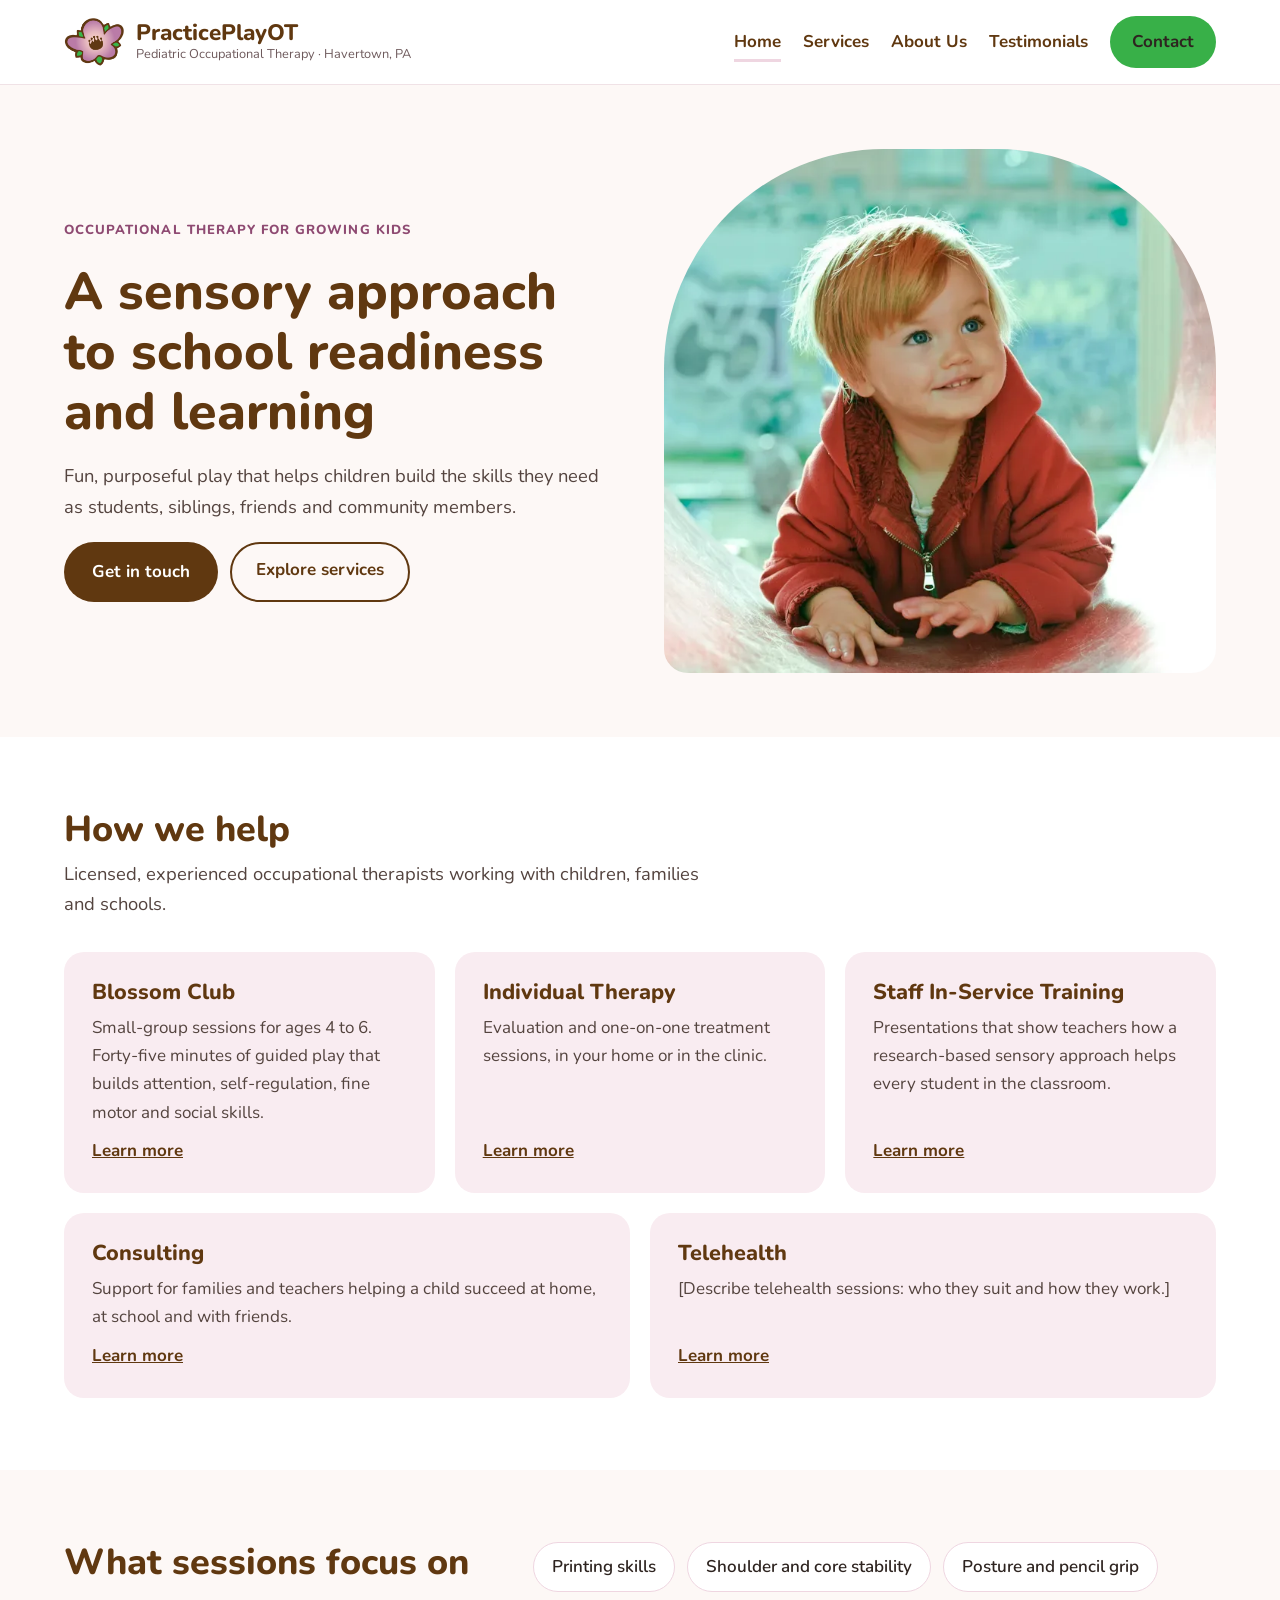
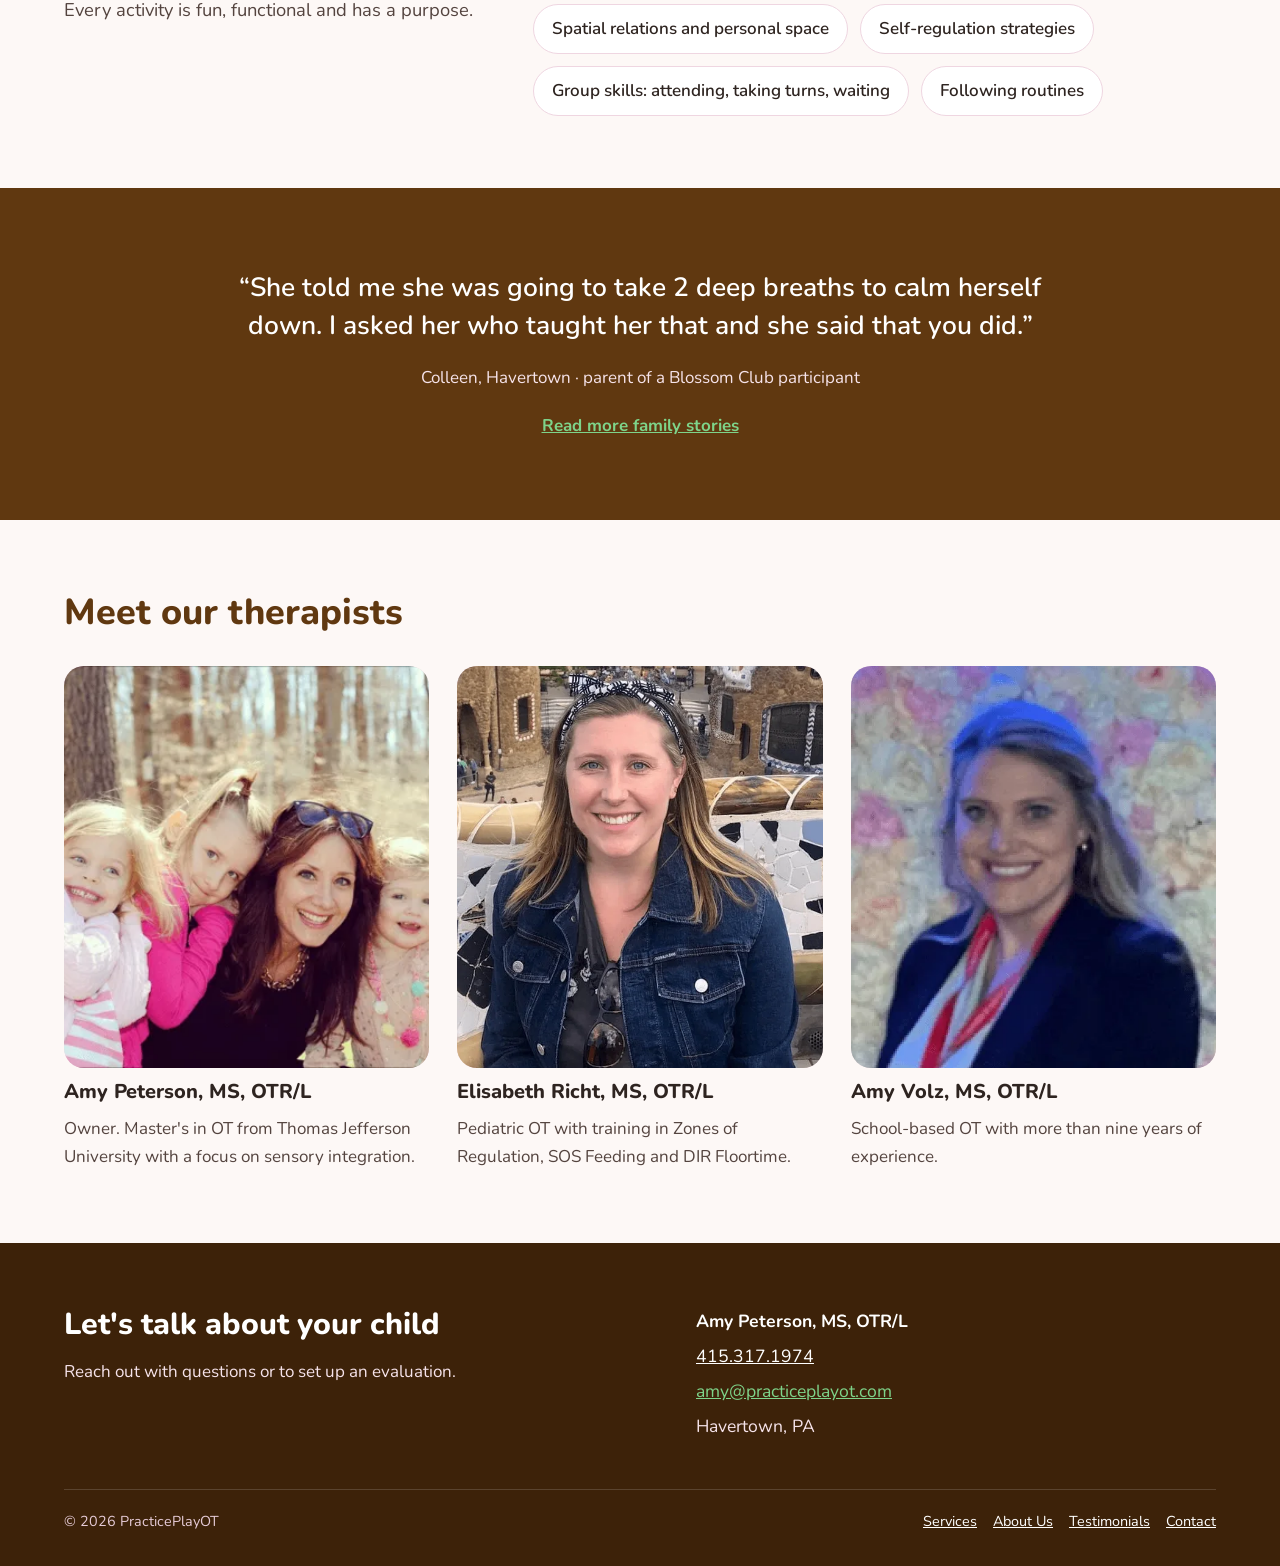
==== index.html @ ea1d528f "Build Soft Petal site: home, services, about, testimonials, contact Plain HTML/CSS for GitHub Pages," ====
<!doctype html>
<html lang="en">
<head>
<meta charset="utf-8">
<meta name="viewport" content="width=device-width, initial-scale=1">
<title>PracticePlayOT · Pediatric Occupational Therapy in Havertown, PA</title>
<meta name="description" content="PracticePlayOT offers pediatric occupational therapy in Havertown, PA: individual therapy, Blossom Club small groups, consulting and staff in-service training.">
<meta property="og:title" content="PracticePlayOT · Pediatric Occupational Therapy in Havertown, PA">
<meta property="og:description" content="PracticePlayOT offers pediatric occupational therapy in Havertown, PA: individual therapy, Blossom Club small groups, consulting and staff in-service training.">
<meta property="og:type" content="website">
<meta property="og:image" content="assets/img/hero.webp">
<link rel="icon" type="image/png" href="assets/img/favicon.png">
<link rel="apple-touch-icon" href="assets/img/apple-touch-icon.png">
<link rel="preconnect" href="https://fonts.googleapis.com">
<link rel="preconnect" href="https://fonts.gstatic.com" crossorigin>
<link href="https://fonts.googleapis.com/css2?family=Nunito:wght@400;600;700;800&display=swap" rel="stylesheet">
<link rel="stylesheet" href="css/styles.css">
</head>
<body>
<a class="skip-link" href="#main">Skip to content</a>
<header class="site-header">
<div class="container">
<a class="brand" href="index.html">
<img src="assets/img/logo.png" alt="" width="60" height="48">
<span><span class="brand-name">PracticePlayOT</span><span class="brand-tag">Pediatric Occupational Therapy · Havertown, PA</span></span>
</a>
<nav class="site-nav" aria-label="Main">
<ul>
<li><a href="index.html" aria-current="page">Home</a></li>
<li><a href="services.html">Services</a></li>
<li><a href="about.html">About Us</a></li>
<li><a href="testimonials.html">Testimonials</a></li>
<li><a class="btn btn--green" href="contact.html">Contact</a></li>
</ul>
</nav>
</div>
</header>
<main id="main">

<section class="hero">
<div class="container">
<div class="hero-text">
<span class="eyebrow">Occupational therapy for growing kids</span>
<h1>A sensory approach to school readiness and learning</h1>
<p class="lead">Fun, purposeful play that helps children build the skills they need as students, siblings, friends and community members.</p>
<div class="btn-row">
<a class="btn btn--brown" href="contact.html">Get in touch</a>
<a class="btn btn--outline" href="services.html">Explore services</a>
</div>
</div>
<figure class="hero-photo"><img src="assets/img/hero.webp" alt="A smiling toddler crawling through a play tunnel" width="1037" height="691"></figure>
</div>
</section>

<section class="section section--white">
<div class="container stack" style="gap: 32px">
<div class="stack" style="gap: 8px">
<h2>How we help</h2>
<p class="lead">Licensed, experienced occupational therapists working with children, families and schools.</p>
</div>
<div class="cards">
<article class="card">
<h3>Blossom Club</h3>
<p>Small-group sessions for ages 4 to 6. Forty-five minutes of guided play that builds attention, self-regulation, fine motor and social skills.</p>
<a href="services.html#blossom-club">Learn more<span class="visually-hidden"> about Blossom Club</span></a>
</article>
<article class="card">
<h3>Individual Therapy</h3>
<p>Evaluation and one-on-one treatment sessions, in your home or in the clinic.</p>
<a href="services.html#individual-therapy">Learn more<span class="visually-hidden"> about Individual Therapy</span></a>
</article>
<article class="card">
<h3>Staff In-Service Training</h3>
<p>Presentations that show teachers how a research-based sensory approach helps every student in the classroom.</p>
<a href="services.html#in-service">Learn more<span class="visually-hidden"> about Staff In-Service Training</span></a>
</article>
<article class="card">
<h3>Consulting</h3>
<p>Support for families and teachers helping a child succeed at home, at school and with friends.</p>
<a href="services.html#consulting">Learn more<span class="visually-hidden"> about Consulting</span></a>
</article>
<article class="card">
<h3>Telehealth</h3>
<p>[Describe telehealth sessions: who they suit and how they work.]</p>
<a href="services.html#telehealth">Learn more<span class="visually-hidden"> about Telehealth</span></a>
</article>
</div>
</div>
</section>

<section class="section">
<div class="container split">
<div class="stack" style="gap: 12px">
<h2>What sessions focus on</h2>
<p class="lead">Every activity is fun, functional and has a purpose.</p>
</div>
<ul class="chips">
<li>Printing skills</li>
<li>Shoulder and core stability</li>
<li>Posture and pencil grip</li>
<li>Spatial relations and personal space</li>
<li>Self-regulation strategies</li>
<li>Group skills: attending, taking turns, waiting</li>
<li>Following routines</li>
</ul>
</div>
</section>

<section class="quote-band" aria-label="What families say">
<figure>
<blockquote>“She told me she was going to take 2 deep breaths to calm herself down. I asked her who taught her that and she said that you did.”</blockquote>
<figcaption>Colleen, Havertown · parent of a Blossom Club participant</figcaption>
<a href="testimonials.html">Read more family stories</a>
</figure>
</section>

<section class="section">
<div class="container stack" style="gap: 32px">
<h2>Meet our therapists</h2>
<div class="team">
<a class="person" href="about.html#amy-peterson" style="text-decoration: none">
<img src="assets/img/amy-peterson.webp" alt="Amy Peterson" width="360" height="360" loading="lazy">
<h3>Amy Peterson, MS, OTR/L</h3>
<p>Owner. Master's in OT from Thomas Jefferson University with a focus on sensory integration.</p>
</a>
<a class="person" href="about.html#elisabeth-richt" style="text-decoration: none">
<img src="assets/img/elisabeth-richt.webp" alt="Elisabeth Richt" width="600" height="706" loading="lazy">
<h3>Elisabeth Richt, MS, OTR/L</h3>
<p>Pediatric OT with training in Zones of Regulation, SOS Feeding and DIR Floortime.</p>
</a>
<a class="person" href="about.html#amy-volz" style="text-decoration: none">
<img src="assets/img/amy-volz.webp" alt="Amy Volz" width="414" height="656" loading="lazy">
<h3>Amy Volz, MS, OTR/L</h3>
<p>School-based OT with more than nine years of experience.</p>
</a>
</div>
</div>
</section>

</main>
<footer class="site-footer">
<div class="container">
<div class="footer-top">
<div class="stack" style="flex: 1 1 360px">
<h2>Let's talk about your child</h2>
<p>Reach out with questions or to set up an evaluation.</p>
</div>
<div class="footer-contact" style="flex: 1 1 280px">
<strong>Amy Peterson, MS, OTR/L</strong>
<a href="tel:+14153171974">415.317.1974</a>
<a class="accent" href="mailto:amy@practiceplayot.com">amy@practiceplayot.com</a>
<span style="color: var(--on-dark)">Havertown, PA</span>
</div>
</div>
<div class="footer-bottom">
<span>© 2026 PracticePlayOT</span>
<ul>
<li><a href="services.html">Services</a></li>
<li><a href="about.html">About Us</a></li>
<li><a href="testimonials.html">Testimonials</a></li>
<li><a href="contact.html">Contact</a></li>
</ul>
</div>
</div>
</footer>
</body>
</html>
---- css/styles.css ----
/* PracticePlayOT — "Soft Petal" theme. Colors come from the logo. */
:root {
  --brown: #603810;
  --brown-dark: #3D2209;
  --ink: #2E2420;
  --muted: #54443F;
  --muted-2: #6E5A5C;
  --mauve: #8E4A72;
  --bg: #FDF8F6;
  --card: #F9ECF1;
  --petal: #EFD6E1;
  --line: #F0E2E6;
  --on-dark: #F6E3EA;
  --green: #38B048;
  --green-light: #7ED48A;
  --radius: 20px;
  --max: 1200px;
}

*, *::before, *::after { box-sizing: border-box; }

html { scroll-behavior: smooth; }

body {
  margin: 0;
  font-family: "Nunito", system-ui, -apple-system, "Segoe UI", sans-serif;
  font-size: 17px;
  line-height: 1.65;
  color: var(--ink);
  background: var(--bg);
}

img { max-width: 100%; height: auto; display: block; }

a { color: var(--brown); }
a:hover { color: var(--brown-dark); }
:focus-visible { outline: 3px solid var(--mauve); outline-offset: 3px; border-radius: 4px; }

h1, h2, h3 { color: var(--brown); line-height: 1.15; margin: 0; font-weight: 800; }
h1 { font-size: clamp(2.2rem, 5vw, 3.25rem); }
h2 { font-size: clamp(1.75rem, 3.4vw, 2.25rem); }
h3 { font-size: 1.35rem; }
p { margin: 0; }

.container { max-width: var(--max); margin: 0 auto; padding: 0 24px; }
.section { padding: 72px 0; }
.section--white { background: #fff; }
.stack { display: flex; flex-direction: column; gap: 16px; }
.lead { font-size: 1.15rem; color: var(--muted); max-width: 640px; }
.muted { color: var(--muted); }
.eyebrow {
  font-size: 0.82rem; font-weight: 800; letter-spacing: 0.08em;
  text-transform: uppercase; color: var(--mauve);
}

.visually-hidden {
  position: absolute; width: 1px; height: 1px; padding: 0; margin: -1px;
  overflow: hidden; clip: rect(0 0 0 0); white-space: nowrap; border: 0;
}

.skip-link {
  position: absolute; left: -9999px; top: 8px;
  background: var(--brown); color: #fff; padding: 8px 16px; border-radius: 8px; z-index: 10;
}
.skip-link:focus { left: 8px; color: #fff; }

/* Header */
.site-header { background: #fff; border-bottom: 1px solid var(--line); }
.site-header .container {
  display: flex; flex-wrap: wrap; align-items: center; justify-content: space-between;
  gap: 16px; padding-top: 16px; padding-bottom: 16px;
}
.brand { display: flex; align-items: center; gap: 12px; text-decoration: none; }
.brand img { width: 60px; }
.brand-name { display: block; font-size: 1.4rem; font-weight: 800; color: var(--brown); line-height: 1.1; }
.brand-tag { display: block; font-size: 0.8rem; color: var(--muted-2); line-height: 1.3; }
.site-nav ul {
  list-style: none; margin: 0; padding: 0;
  display: flex; flex-wrap: wrap; align-items: center; gap: 6px 22px;
  font-weight: 700;
}
.site-nav a { text-decoration: none; padding: 6px 0; }
.site-nav a[aria-current="page"] { border-bottom: 3px solid var(--petal); }
.site-nav a.btn { padding: 10px 20px; }

/* Buttons */
.btn {
  display: inline-block; text-decoration: none; font-weight: 700;
  padding: 14px 26px; border-radius: 999px; border: 2px solid transparent;
  min-height: 44px;
}
.btn--brown { background: var(--brown); color: #fff; }
.btn--brown:hover { background: var(--brown-dark); color: #fff; }
.btn--outline { border-color: var(--brown); color: var(--brown); padding: 12px 24px; }
.btn--outline:hover { background: var(--card); }
.btn--green { background: var(--green); color: var(--ink); }
.btn--green:hover { background: var(--brown); color: #fff; }
.btn-row { display: flex; flex-wrap: wrap; gap: 12px; }

/* Hero */
.hero { padding: 64px 0; }
.hero .container { display: flex; flex-wrap: wrap; align-items: center; gap: 48px; }
.hero-text { flex: 1 1 440px; min-width: 0; display: flex; flex-direction: column; gap: 20px; }
.hero-photo {
  flex: 1 1 440px; min-width: 0; margin: 0;
  border-radius: 220px 220px 24px 24px; overflow: hidden; background: var(--petal);
  aspect-ratio: 1 / 0.95;
}
.hero-photo img { width: 100%; height: 100%; object-fit: cover; }

/* Page title band (inner pages) */
.page-head { padding: 56px 0 40px; }
.page-head .container { display: flex; flex-direction: column; gap: 12px; }

/* Cards */
.cards { display: flex; flex-wrap: wrap; gap: 20px; }
.card {
  flex: 1 1 320px; background: var(--card); border-radius: var(--radius);
  padding: 28px; display: flex; flex-direction: column; gap: 10px;
}
.card p { color: var(--muted); }
.card a { font-weight: 700; margin-top: auto; }

/* Focus chips */
.split { display: flex; flex-wrap: wrap; gap: 48px; align-items: flex-start; }
.split > :first-child { flex: 1 1 340px; min-width: 0; }
.split > :last-child { flex: 2 1 520px; min-width: 0; }
.chips { list-style: none; margin: 0; padding: 0; display: flex; flex-wrap: wrap; gap: 12px; }
.chips li {
  background: #fff; border: 1px solid var(--petal); border-radius: 999px;
  padding: 10px 18px; font-weight: 600;
}

/* Quote band */
.quote-band { background: var(--brown); color: #fff; padding: 80px 0; }
.quote-band figure {
  max-width: 860px; margin: 0 auto; padding: 0 24px;
  display: flex; flex-direction: column; gap: 20px; text-align: center;
}
.quote-band blockquote { margin: 0; font-size: clamp(1.3rem, 2.6vw, 1.65rem); line-height: 1.45; font-weight: 600; }
.quote-band figcaption { color: var(--on-dark); }
.quote-band a { color: var(--green-light); font-weight: 700; align-self: center; }
.quote-band a:hover { color: #fff; }

/* Team */
.team { display: flex; flex-wrap: wrap; gap: 28px; }
.person { flex: 1 1 300px; min-width: 0; display: flex; flex-direction: column; gap: 12px; }
.person img { width: 100%; aspect-ratio: 4 / 4.4; object-fit: cover; object-position: top; border-radius: var(--radius); background: var(--petal); }
.person h3 { color: var(--ink); font-size: 1.25rem; }
.person p { color: var(--muted); }

/* Bios (About page) */
.bio { display: flex; flex-wrap: wrap; gap: 36px; align-items: flex-start; padding: 40px 0; border-top: 1px solid var(--line); }
.bio:first-of-type { border-top: 0; }
.bio img { flex: 0 1 280px; width: 280px; aspect-ratio: 4 / 4.6; object-fit: cover; object-position: top; border-radius: var(--radius); }
.bio-text { flex: 1 1 420px; min-width: 0; display: flex; flex-direction: column; gap: 14px; }
.bio-role { color: var(--mauve); font-weight: 700; }

/* Service sections */
.service { padding: 48px 0; border-top: 1px solid var(--line); scroll-margin-top: 16px; }
.service:first-of-type { border-top: 0; }
.service .container { display: flex; flex-wrap: wrap; gap: 40px; align-items: flex-start; }
.service-text { flex: 2 1 480px; min-width: 0; display: flex; flex-direction: column; gap: 14px; }
.service-aside { flex: 1 1 280px; min-width: 0; }
.service-aside img { border-radius: var(--radius); }
.tag { display: inline-block; background: var(--card); color: var(--brown); font-weight: 700; font-size: 0.85rem; padding: 4px 12px; border-radius: 999px; }
.todo { background: #FFF6D6; border: 1px dashed #B88A00; color: #5C4500; padding: 12px 16px; border-radius: 12px; }

/* Testimonials */
.quotes { display: grid; grid-template-columns: repeat(auto-fill, minmax(min(100%, 460px), 1fr)); gap: 24px; }
.quote {
  margin: 0; background: #fff; border: 1px solid var(--line); border-radius: var(--radius);
  padding: 28px; display: flex; flex-direction: column; gap: 14px;
}
.quote blockquote { margin: 0; color: var(--ink); }
.quote blockquote p + p { margin-top: 10px; }
.quote figcaption { font-weight: 800; color: var(--brown); }
.quote figcaption span { display: block; font-weight: 600; color: var(--muted-2); font-size: 0.92rem; }
.quote--small { background: var(--card); border: 0; }

/* Contact */
.contact-card {
  background: #fff; border: 1px solid var(--line); border-radius: var(--radius);
  padding: 32px; display: flex; flex-direction: column; gap: 10px; max-width: 520px;
  font-size: 1.1rem;
}
.contact-card dt { font-weight: 800; color: var(--brown); margin-top: 8px; }
.contact-card dd { margin: 0; }

/* Footer */
.site-footer { background: var(--brown-dark); color: #fff; padding: 64px 0 32px; }
.site-footer .footer-top { display: flex; flex-wrap: wrap; justify-content: space-between; gap: 32px; }
.site-footer h2 { color: #fff; font-size: 1.9rem; }
.site-footer p { color: var(--on-dark); }
.site-footer a { color: #fff; }
.site-footer a.accent { color: var(--green-light); }
.footer-contact { display: flex; flex-direction: column; gap: 6px; font-size: 1.1rem; }
.footer-bottom {
  margin-top: 48px; padding-top: 20px; border-top: 1px solid rgba(255,255,255,0.15);
  display: flex; flex-wrap: wrap; justify-content: space-between; gap: 12px;
  font-size: 0.9rem; color: #E6CBD7;
}
.footer-bottom ul { list-style: none; margin: 0; padding: 0; display: flex; flex-wrap: wrap; gap: 16px; }

@media (max-width: 640px) {
  body { font-size: 16px; }
  .section { padding: 56px 0; }
  .hero { padding: 40px 0; }
  .hero-photo { border-radius: 160px 160px 20px 20px; }
  .bio img { width: 100%; flex-basis: 100%; }
}
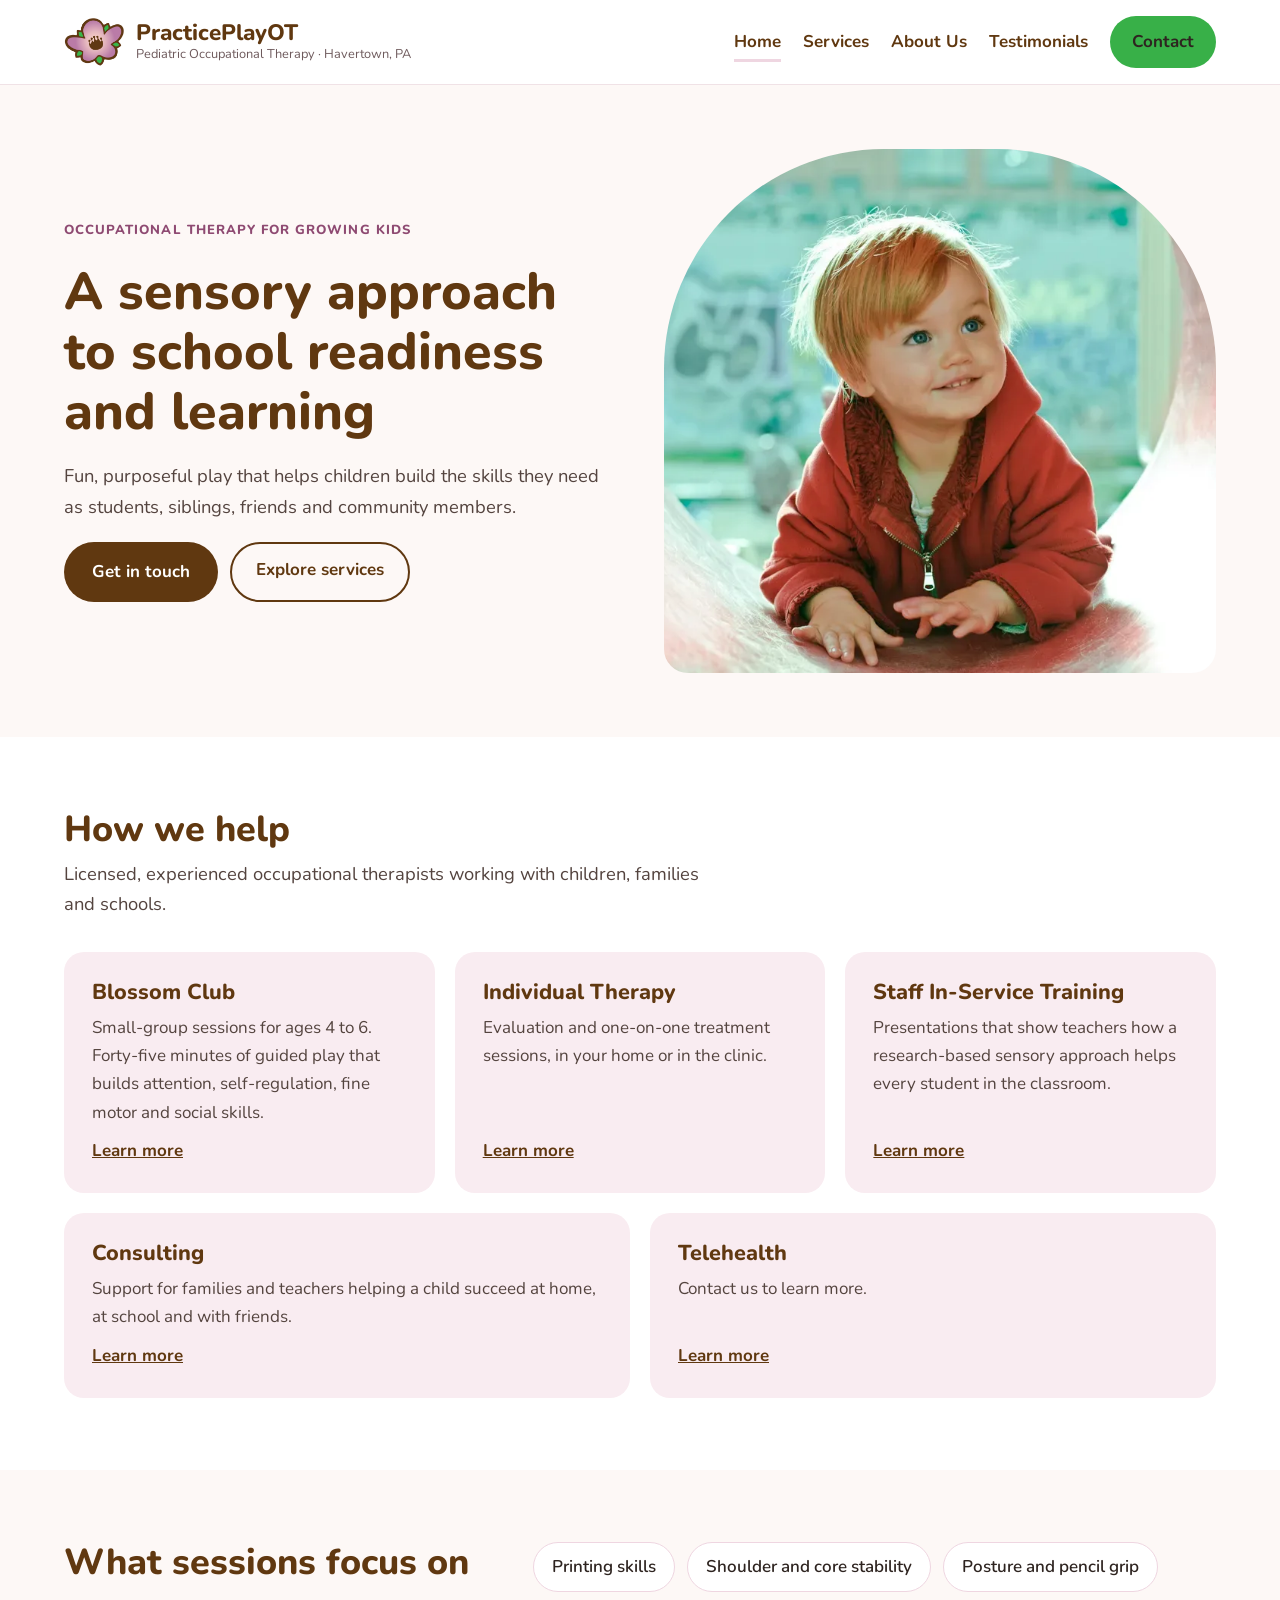
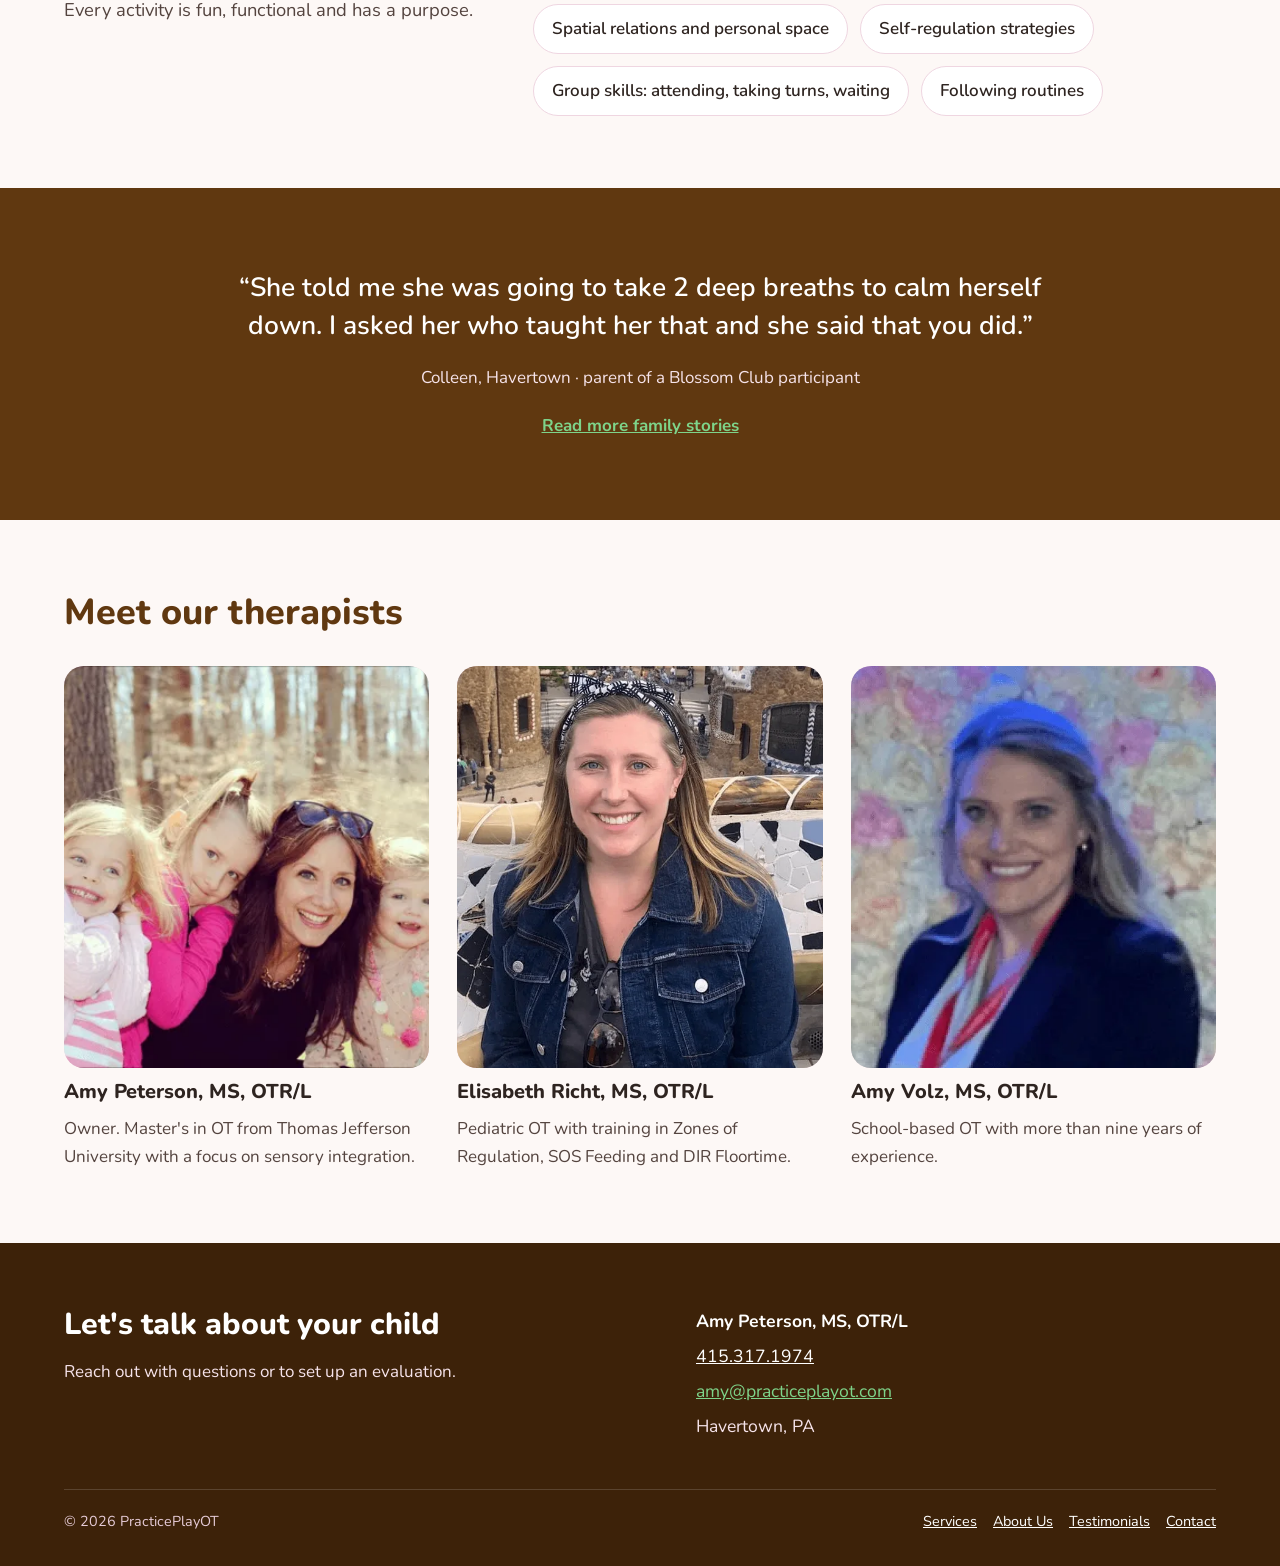
==== commit 4e7a6541: "Telehealth: replace placeholder with contact-us line" ====
--- a/index.html
+++ b/index.html
@@ -81,7 +81,7 @@
 </article>
 <article class="card">
 <h3>Telehealth</h3>
-<p>[Describe telehealth sessions: who they suit and how they work.]</p>
+<p>Contact us to learn more.</p>
 <a href="services.html#telehealth">Learn more<span class="visually-hidden"> about Telehealth</span></a>
 </article>
 </div>
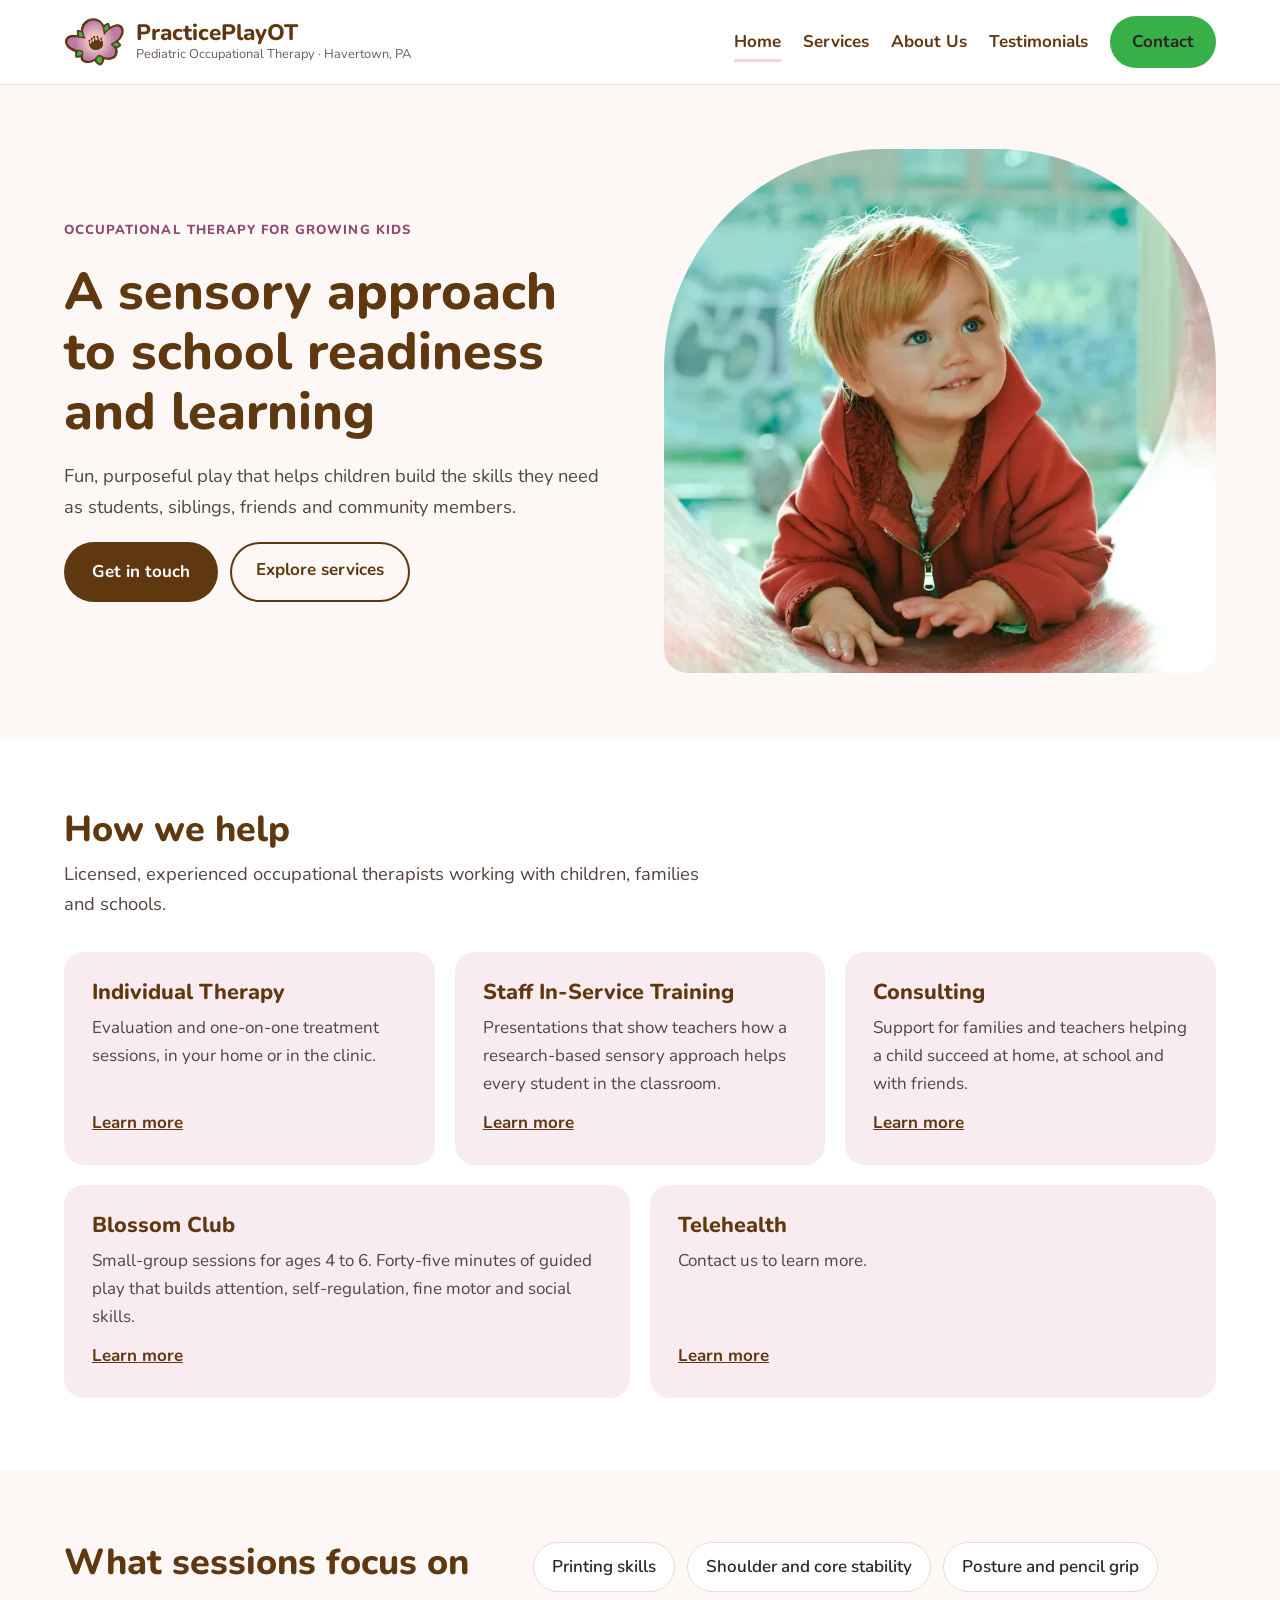
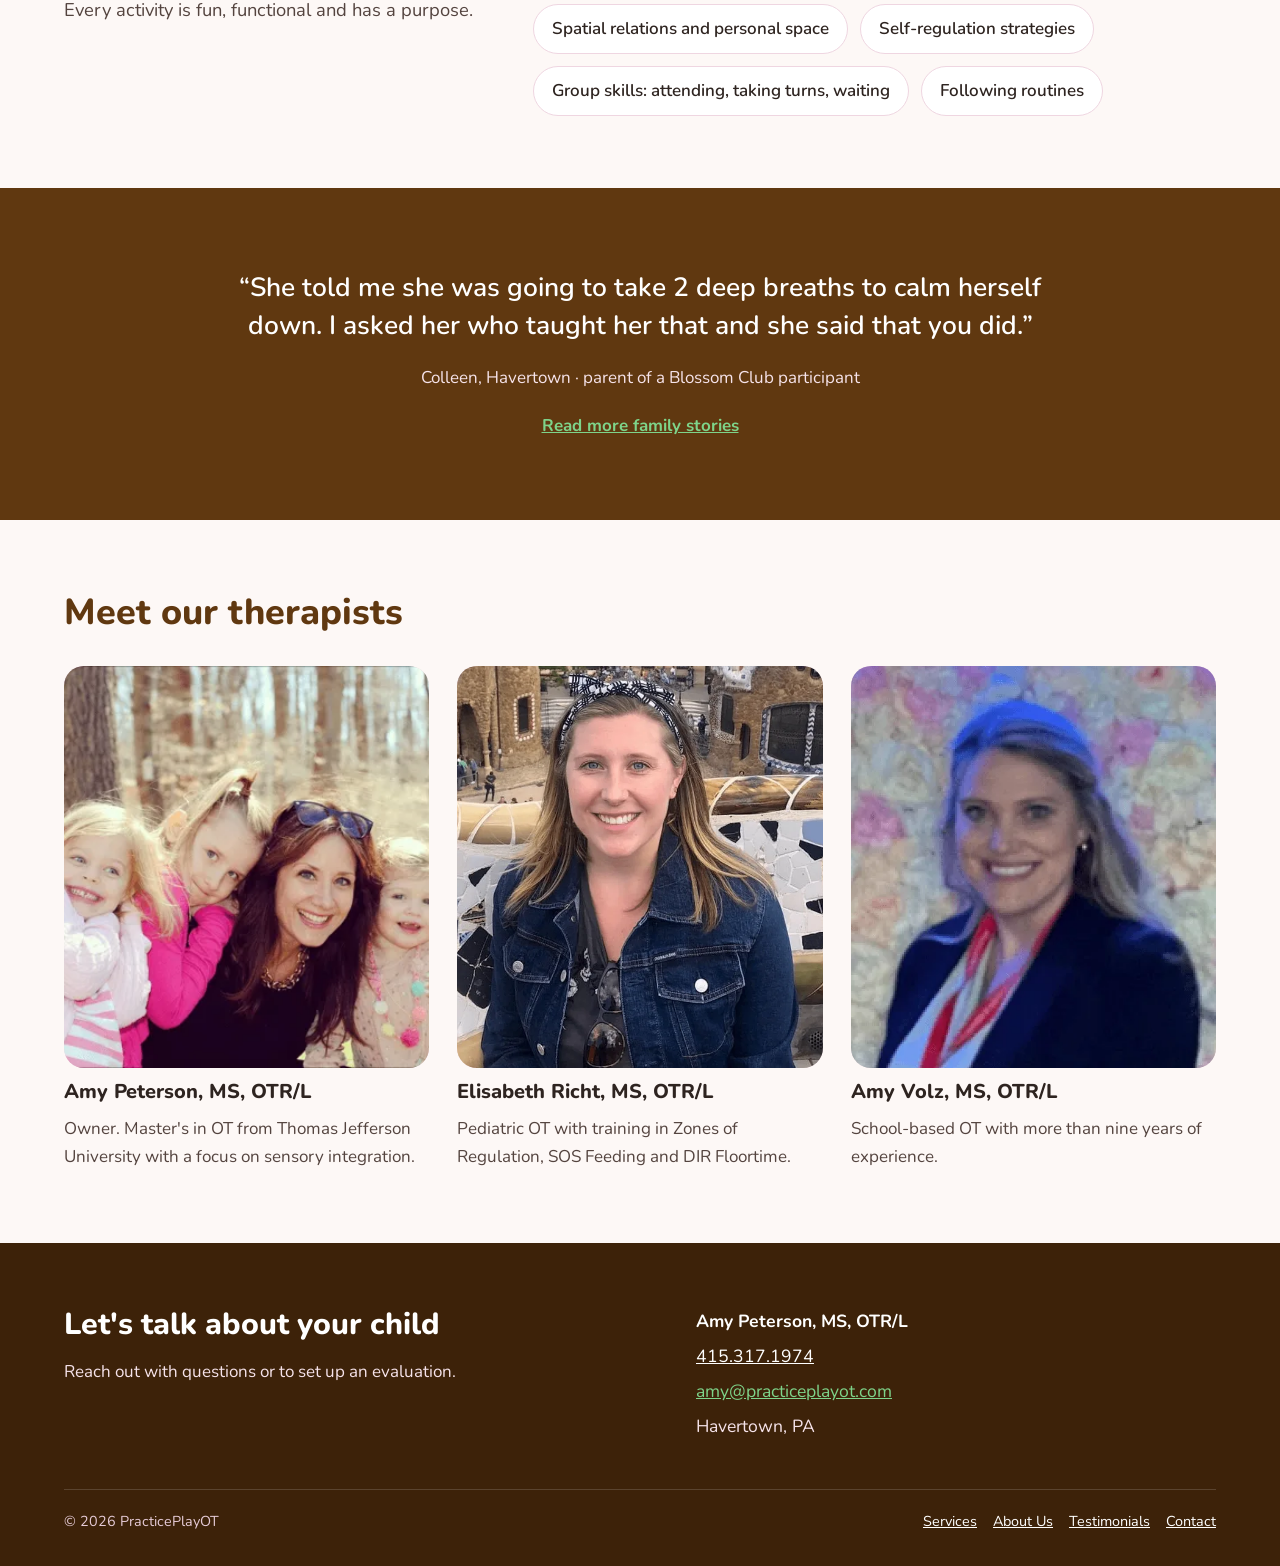
==== commit a2ac37e2: "Put Blossom Club just before Telehealth on Home cards and in page descriptions Co-Authored-By: Claud" ====
--- a/index.html
+++ b/index.html
@@ -4,9 +4,9 @@
 <meta charset="utf-8">
 <meta name="viewport" content="width=device-width, initial-scale=1">
 <title>PracticePlayOT · Pediatric Occupational Therapy in Havertown, PA</title>
-<meta name="description" content="PracticePlayOT offers pediatric occupational therapy in Havertown, PA: individual therapy, Blossom Club small groups, consulting and staff in-service training.">
+<meta name="description" content="PracticePlayOT offers pediatric occupational therapy in Havertown, PA: individual therapy, staff in-service training, consulting, Blossom Club small groups and telehealth.">
 <meta property="og:title" content="PracticePlayOT · Pediatric Occupational Therapy in Havertown, PA">
-<meta property="og:description" content="PracticePlayOT offers pediatric occupational therapy in Havertown, PA: individual therapy, Blossom Club small groups, consulting and staff in-service training.">
+<meta property="og:description" content="PracticePlayOT offers pediatric occupational therapy in Havertown, PA: individual therapy, staff in-service training, consulting, Blossom Club small groups and telehealth.">
 <meta property="og:type" content="website">
 <meta property="og:image" content="assets/img/hero.webp">
 <link rel="icon" type="image/png" href="assets/img/favicon.png">
@@ -60,11 +60,6 @@
 </div>
 <div class="cards">
 <article class="card">
-<h3>Blossom Club</h3>
-<p>Small-group sessions for ages 4 to 6. Forty-five minutes of guided play that builds attention, self-regulation, fine motor and social skills.</p>
-<a href="services.html#blossom-club">Learn more<span class="visually-hidden"> about Blossom Club</span></a>
-</article>
-<article class="card">
 <h3>Individual Therapy</h3>
 <p>Evaluation and one-on-one treatment sessions, in your home or in the clinic.</p>
 <a href="services.html#individual-therapy">Learn more<span class="visually-hidden"> about Individual Therapy</span></a>
@@ -78,6 +73,11 @@
 <h3>Consulting</h3>
 <p>Support for families and teachers helping a child succeed at home, at school and with friends.</p>
 <a href="services.html#consulting">Learn more<span class="visually-hidden"> about Consulting</span></a>
+</article>
+<article class="card">
+<h3>Blossom Club</h3>
+<p>Small-group sessions for ages 4 to 6. Forty-five minutes of guided play that builds attention, self-regulation, fine motor and social skills.</p>
+<a href="services.html#blossom-club">Learn more<span class="visually-hidden"> about Blossom Club</span></a>
 </article>
 <article class="card">
 <h3>Telehealth</h3>
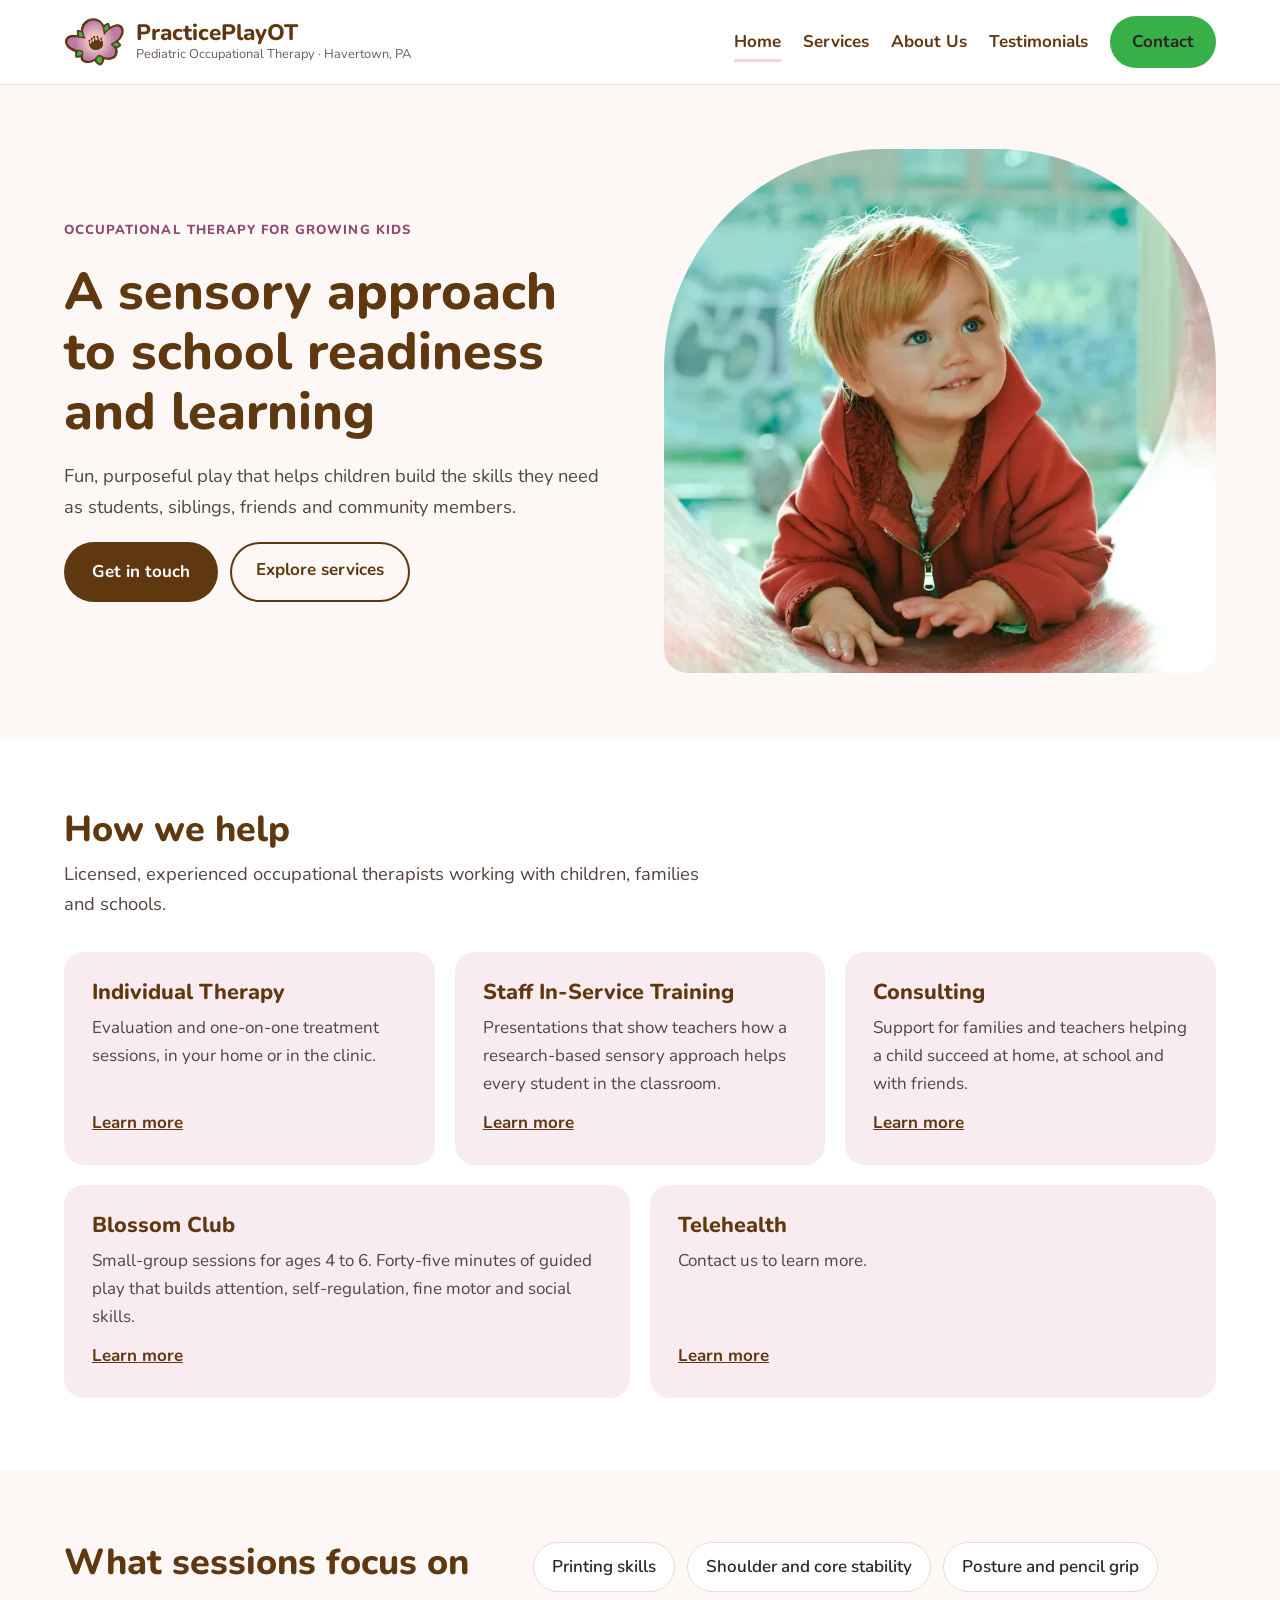
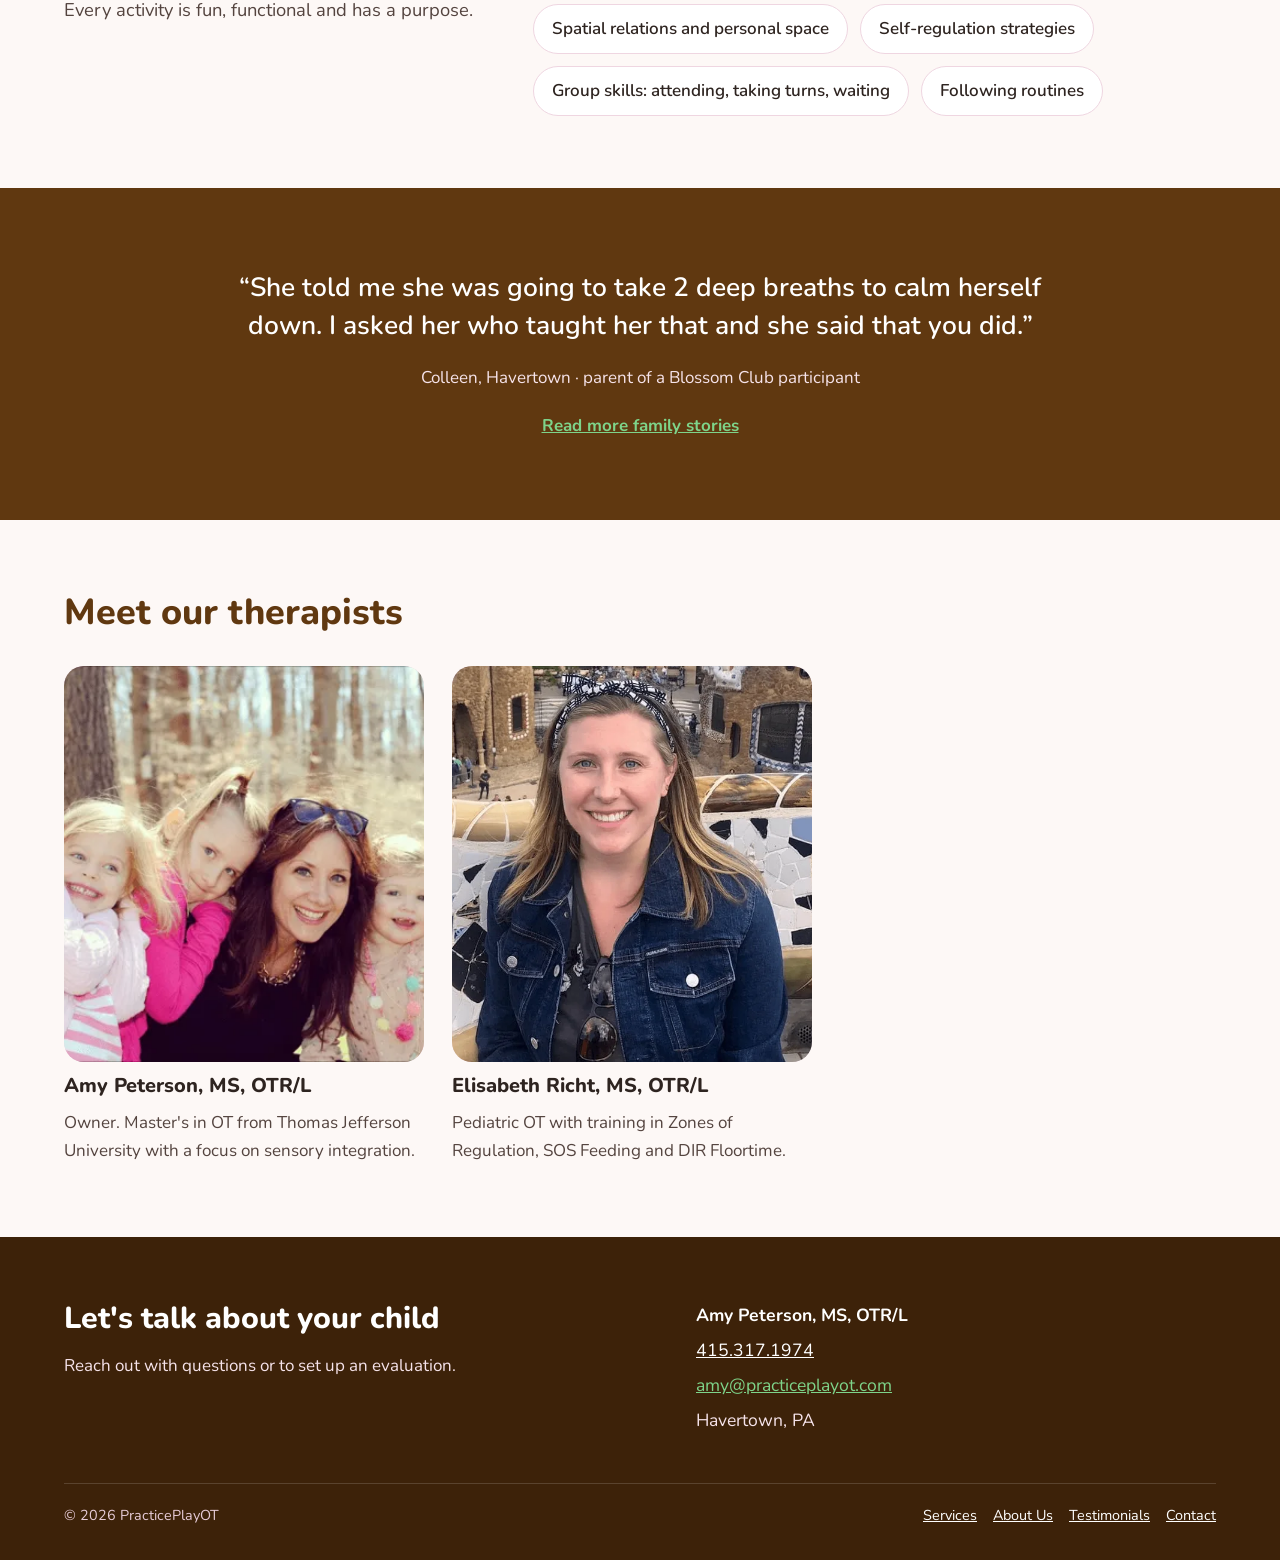
==== commit a9ceb8f0: "Remove Amy Volz from About and Home pages Co-Authored-By: Claude Opus 5.5 <noreply@anthropic.com> Cl" ====
--- a/index.html
+++ b/index.html
@@ -128,11 +128,6 @@
 <h3>Elisabeth Richt, MS, OTR/L</h3>
 <p>Pediatric OT with training in Zones of Regulation, SOS Feeding and DIR Floortime.</p>
 </a>
-<a class="person" href="about.html#amy-volz" style="text-decoration: none">
-<img src="assets/img/amy-volz.webp" alt="Amy Volz" width="414" height="656" loading="lazy">
-<h3>Amy Volz, MS, OTR/L</h3>
-<p>School-based OT with more than nine years of experience.</p>
-</a>
 </div>
 </div>
 </section>
--- a/css/styles.css
+++ b/css/styles.css
@@ -144,7 +144,7 @@
 
 /* Team */
 .team { display: flex; flex-wrap: wrap; gap: 28px; }
-.person { flex: 1 1 300px; min-width: 0; display: flex; flex-direction: column; gap: 12px; }
+.person { flex: 1 1 300px; max-width: 360px; min-width: 0; display: flex; flex-direction: column; gap: 12px; }
 .person img { width: 100%; aspect-ratio: 4 / 4.4; object-fit: cover; object-position: top; border-radius: var(--radius); background: var(--petal); }
 .person h3 { color: var(--ink); font-size: 1.25rem; }
 .person p { color: var(--muted); }
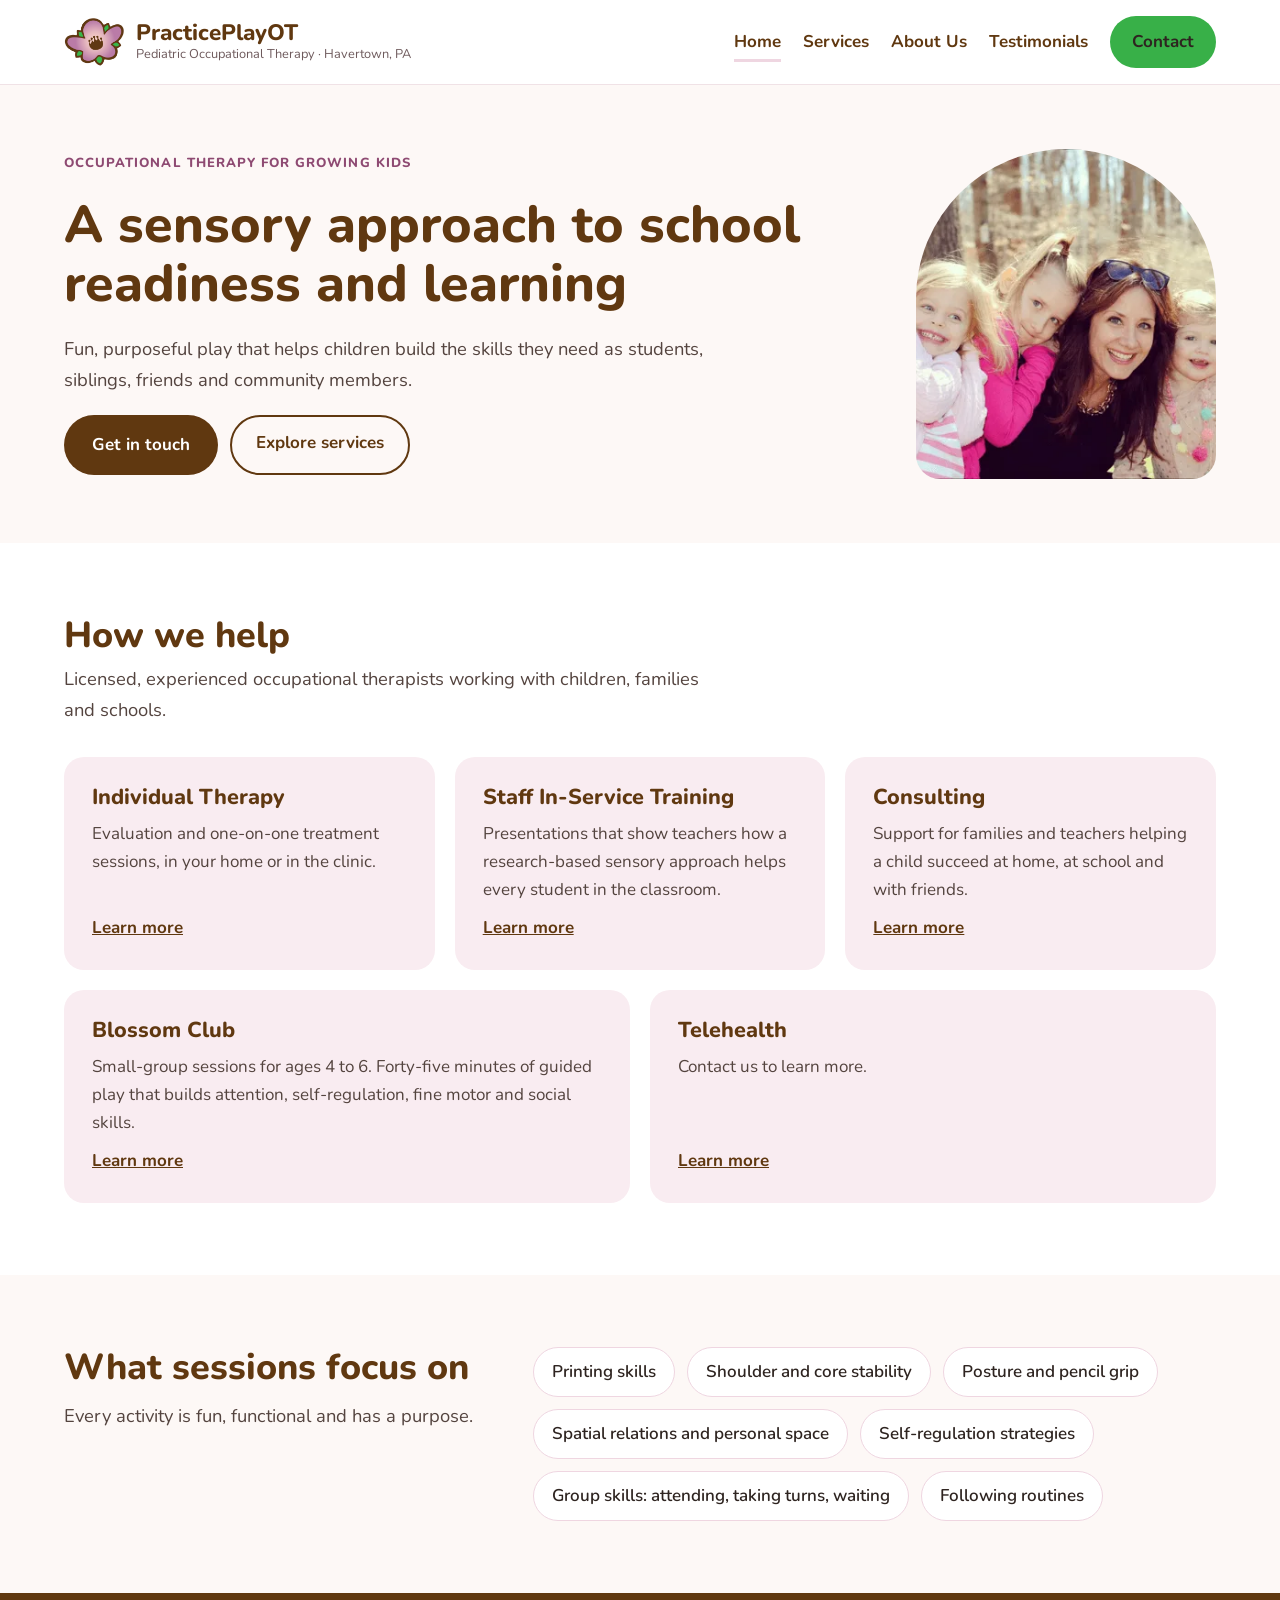
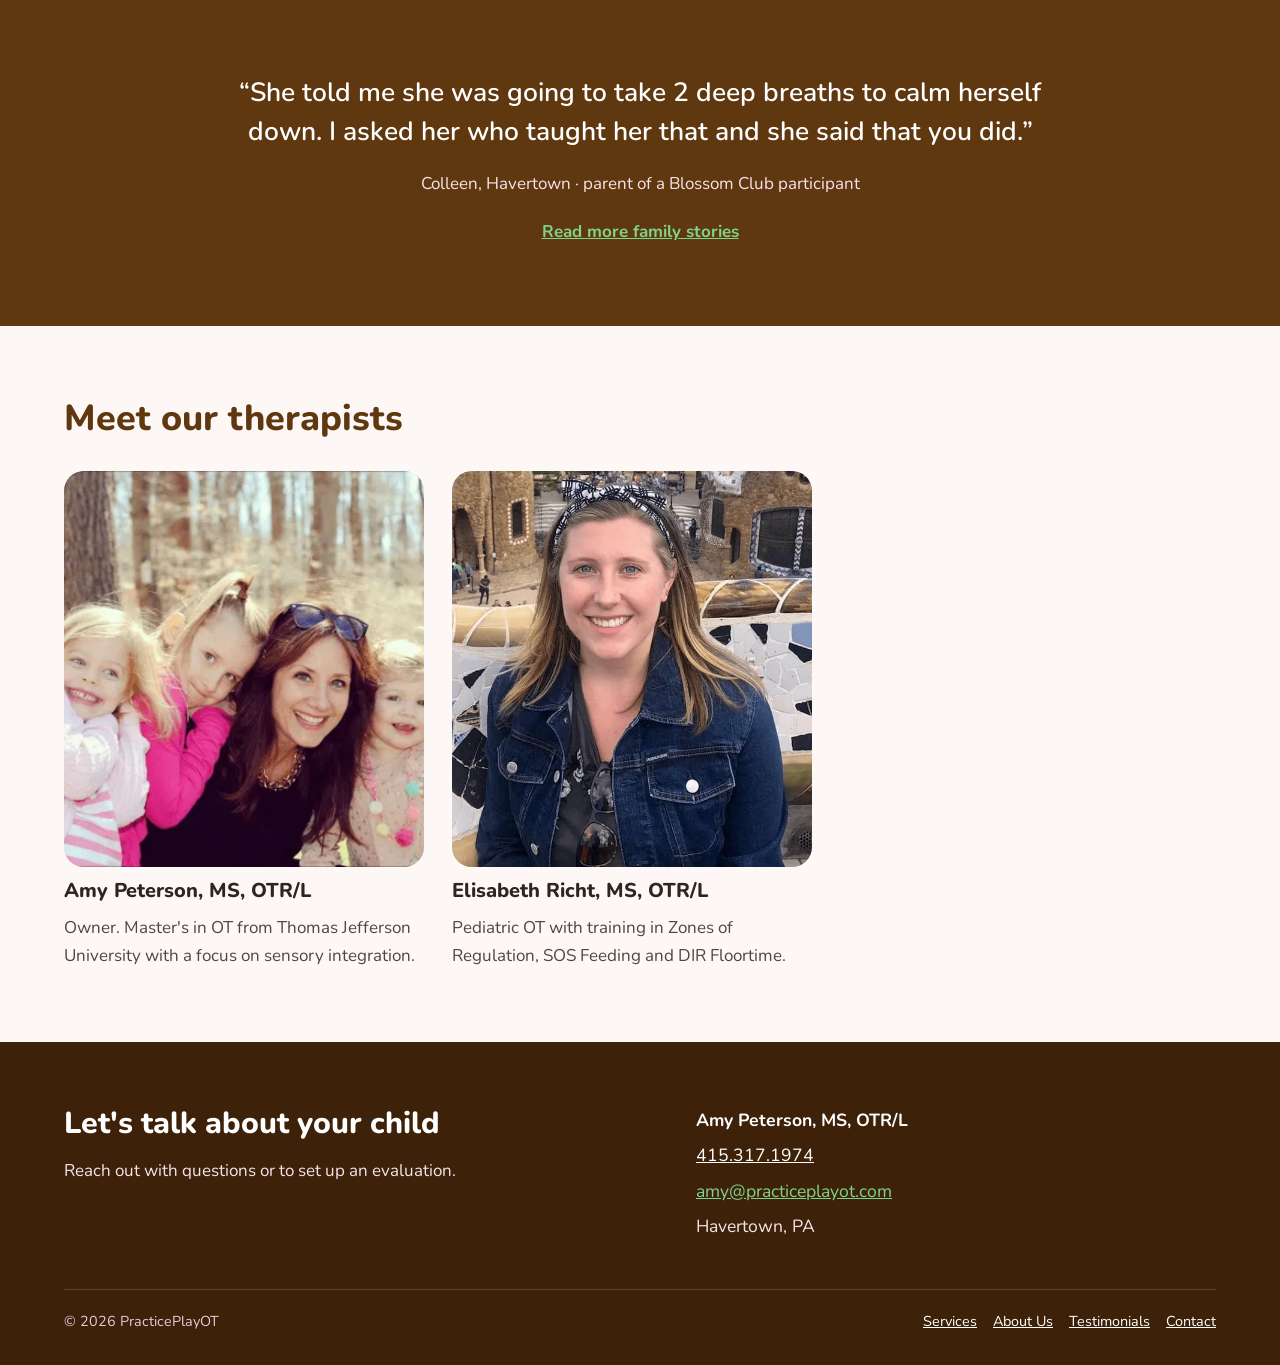
==== commit c9c96d7b: "Home hero: use Amy's photo at a smaller size Co-Authored-By: Claude Opus 5.5 <noreply@anthropic.com>" ====
--- a/index.html
+++ b/index.html
@@ -48,7 +48,7 @@
 <a class="btn btn--outline" href="services.html">Explore services</a>
 </div>
 </div>
-<figure class="hero-photo"><img src="assets/img/hero.webp" alt="A smiling toddler crawling through a play tunnel" width="1037" height="691"></figure>
+<figure class="hero-photo"><img src="assets/img/amy-peterson.webp" alt="Amy Peterson, owner of PracticePlayOT, smiling with three young children" width="360" height="360"></figure>
 </div>
 </section>
 
--- a/css/styles.css
+++ b/css/styles.css
@@ -102,9 +102,9 @@
 .hero .container { display: flex; flex-wrap: wrap; align-items: center; gap: 48px; }
 .hero-text { flex: 1 1 440px; min-width: 0; display: flex; flex-direction: column; gap: 20px; }
 .hero-photo {
-  flex: 1 1 440px; min-width: 0; margin: 0;
-  border-radius: 220px 220px 24px 24px; overflow: hidden; background: var(--petal);
-  aspect-ratio: 1 / 0.95;
+  flex: 0 1 300px; max-width: 300px; min-width: 0; margin: 0 auto;
+  border-radius: 150px 150px 24px 24px; overflow: hidden; background: var(--petal);
+  aspect-ratio: 1 / 1.1;
 }
 .hero-photo img { width: 100%; height: 100%; object-fit: cover; }
 
@@ -206,6 +206,6 @@
   body { font-size: 16px; }
   .section { padding: 56px 0; }
   .hero { padding: 40px 0; }
-  .hero-photo { border-radius: 160px 160px 20px 20px; }
+  .hero-photo { border-radius: 150px 150px 20px 20px; }
   .bio img { width: 100%; flex-basis: 100%; }
 }
